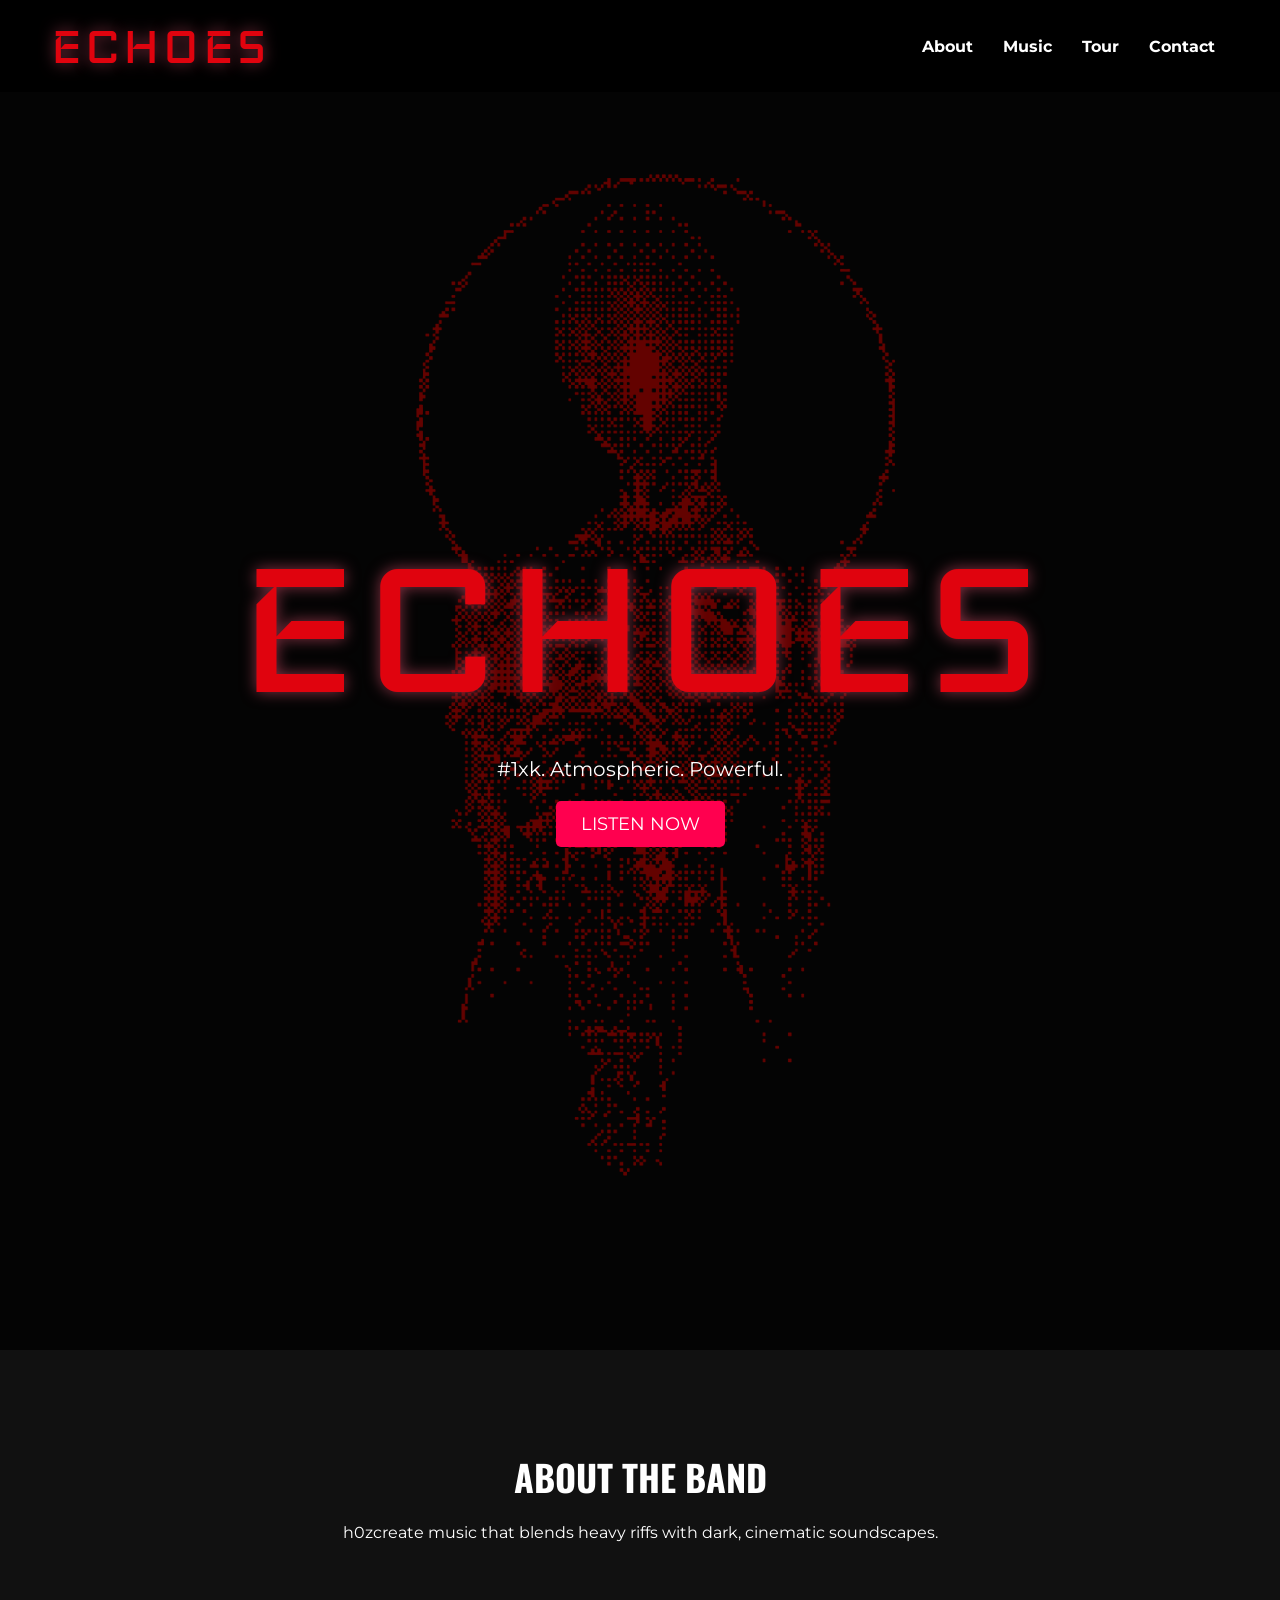
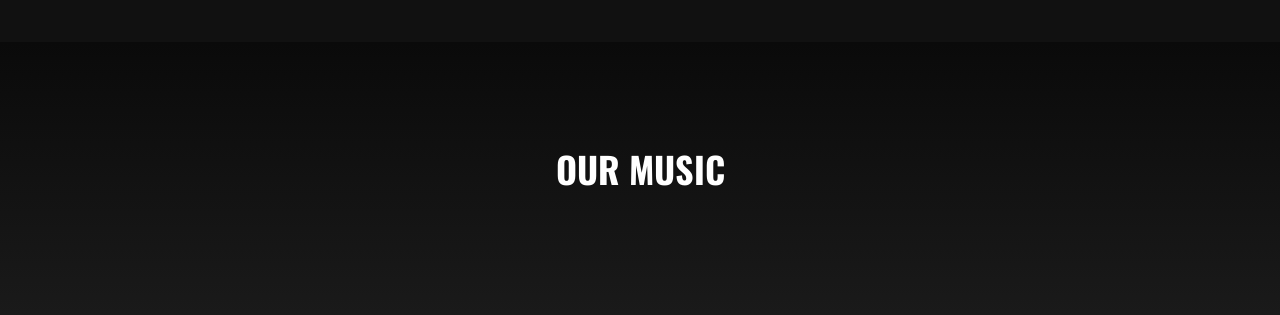
==== index.html @ b8fb62e5 "First commit First date: 14-04-2025" ====
<!DOCTYPE html>
<html lang="en">
<head>
    <meta charset="UTF-8">
    <meta name="viewport" content="width=device-width, initial-scale=1.0">
    <title>ECHOES | Official Website</title>
    <link rel="stylesheet" href="style.css">
    <script defer src="script.js"></script>
    <link rel="stylesheet" href="https://cdnjs.cloudflare.com/ajax/libs/font-awesome/6.4.2/css/all.min.css">
    <link rel="preconnect" href="https://fonts.googleapis.com">
    <link rel="preconnect" href="https://fonts.gstatic.com" crossorigin>
    <link href="https://fonts.googleapis.com/css2?family=Iceland&display=swap" rel="stylesheet">
</head>
<body>
    <header>
        <div class="logo">ECHOES</div>
        <nav>
            <ul>
                <li><a href="#about">About</a></li>
                <li><a href="#music">Music</a></li>
                <li><a href="#tour">Tour</a></li>
                <li><a href="#contact">Contact</a></li>
            </ul>
        </nav>
    </header>

    <section id="hero">
        <div class="hero-content">
            <h1>ECHOES</h1>
            <p id="glitch-text-hero">Dark. Atmospheric. Powerful.</p>
            <a href="#music" class="btn">Listen Now</a>
        </div>
    </section>

    <section id="about">
        <h2>About the Band</h2>
        <p id="glitch-text-about">We create music that blends heavy riffs with dark, cinematic soundscapes.</p>
    </section>

    <section id="music">
        <h2>Our Music</h2>
    </section>

</body>
</html>
---- style.css ----
/* Import Google Fonts */
@import url('https://fonts.googleapis.com/css2?family=Montserrat:wght@300;700&family=Oswald:wght@400;700&display=swap');
.iceland-regular {
    font-family: "Iceland", sans-serif;
    font-weight: 400;
    font-style: normal;
  }


/* Global Styles */
* {
    margin: 0;
    padding: 0;
    box-sizing: border-box;
    font-family: 'Montserrat', sans-serif;
    scroll-behavior: smooth;
}

body {
    background: #0a0a0a;
    color: #fff;
    text-align: center;
}

/* Header (Navigation) */
header {
    display: flex;
    justify-content: space-between;
    align-items: center;
    padding: 15px 50px;
    background: rgba(0, 0, 0, 0.9);
    position: fixed;
    width: 100%;
    top: 0;
    z-index: 1000;
}

.logo {
    font-family: "Iceland", sans-serif;
    font-style: normal;
    font-weight: 400;
    text-transform: uppercase;
    font-size: 5vw;
    letter-spacing: 2px;
    text-transform: uppercase;
    color: #e0030e;
    text-shadow: 0 0 15px rgba(167, 63, 85, 0.8);
    animation: fadeIn 1.5s ease-in-out;
}

nav ul {
    list-style: none;
    display: flex;
}

nav ul li {
    margin: 0 15px;
}

nav ul li a {
    color: #fff;
    text-decoration: none;
    font-weight: 700;
    transition: color 0.3s ease;
}

nav ul li a:hover {
    color: #ff004f;
}

/* Hero Section */
#hero {
    height: 150vh;
    display: flex;
    align-items: center;
    justify-content: center;
    text-align: center;
    background: url('imagenes para proyectos/101.png') no-repeat center center/cover;
    position: relative;
    overflow: hidden;
}

#hero::before {
    content: "";
    position: absolute;
    top: 0;
    left: 0;
    width: 100%;
    height: 100%;
    background: rgba(0, 0, 0, 0.6);
}

.hero-content {
    position: relative;
    z-index: 10;
}

.hero-content h1 {
    font-size: 250px;
    font-family: "Iceland", sans-serif;
    font-weight: 400;
    font-style: normal;
    text-transform: uppercase;
    color: #e0030e;
    text-shadow: 0 0 15px rgba(167, 63, 85, 0.8);
    animation: fadeIn 1.5s ease-in-out;
}

.hero-content p {
    font-size: 20px;
    margin-top: 10px;
    color: #fff;
}

.btn {
    display: inline-block;
    margin-top: 20px;
    padding: 12px 25px;
    font-size: 18px;
    color: #fff;
    background: #ff004f;
    border: none;
    cursor: pointer;
    text-transform: uppercase;
    text-decoration: none;
    border-radius: 5px;
    transition: 0.3s ease-in-out;
}

.btn:hover {
    background: #c4003b;
    box-shadow: 0 0 10px #ff004f, 0 0 40px #ff004f;
}

/* Sections */
section {
    padding: 100px 50px;
    text-align: center;
}

h2 {
    font-size: 36px;
    font-family: 'Oswald', sans-serif;
    text-transform: uppercase;
    margin-bottom: 20px;
}

/* About Section */
#about {
    background: #111;
}

/* Music Section */
#music {
    background: linear-gradient(180deg, #0a0a0a, #1a1a1a);
}

#music iframe {
    margin-top: 20px;
    border-radius: 10px;
    box-shadow: 0 0 15px rgba(255, 0, 79, 0.7);
}

/* Tour Section */
#tour {
    background: #000;
}

.tour-dates {
    display: flex;
    justify-content: center;
    gap: 20px;
    flex-wrap: wrap;
}

.tour-card {
    background: #111;
    padding: 15px;
    border-radius: 8px;
    transition: transform 0.3s ease, box-shadow 0.3s ease;
}

.tour-card:hover {
    transform: translateY(-5px);
    box-shadow: 0 0 15px rgba(255, 0, 79, 0.8);
}

/* Contact Section */
#contact {
    background: #111;
}

.social-icons {
    margin-top: 20px;
}

.social-icons a {
    color: #fff;
    font-size: 24px;
    margin: 0 10px;
    transition: 0.3s ease-in-out;
}

.social-icons a:hover {
    color: #ff004f;
    text-shadow: 0 0 15px #ff004f;
}

/* Footer */
footer {
    padding: 20px;
    background: #000;
    font-size: 14px;
}

/* Animations */
@keyframes fadeIn {
    from {
        opacity: 0;
        transform: translateY(-20px);
    }
    to {
        opacity: 1;
        transform: translateY(0);
    }
}

/* Responsive */
@media (max-width: 768px) {
    header {
        flex-direction: column;
        padding: 10px;
    }

    nav ul {
        flex-direction: column;
        text-align: center;
    }

    #hero h1 {
        font-size: 36px;
    }
}
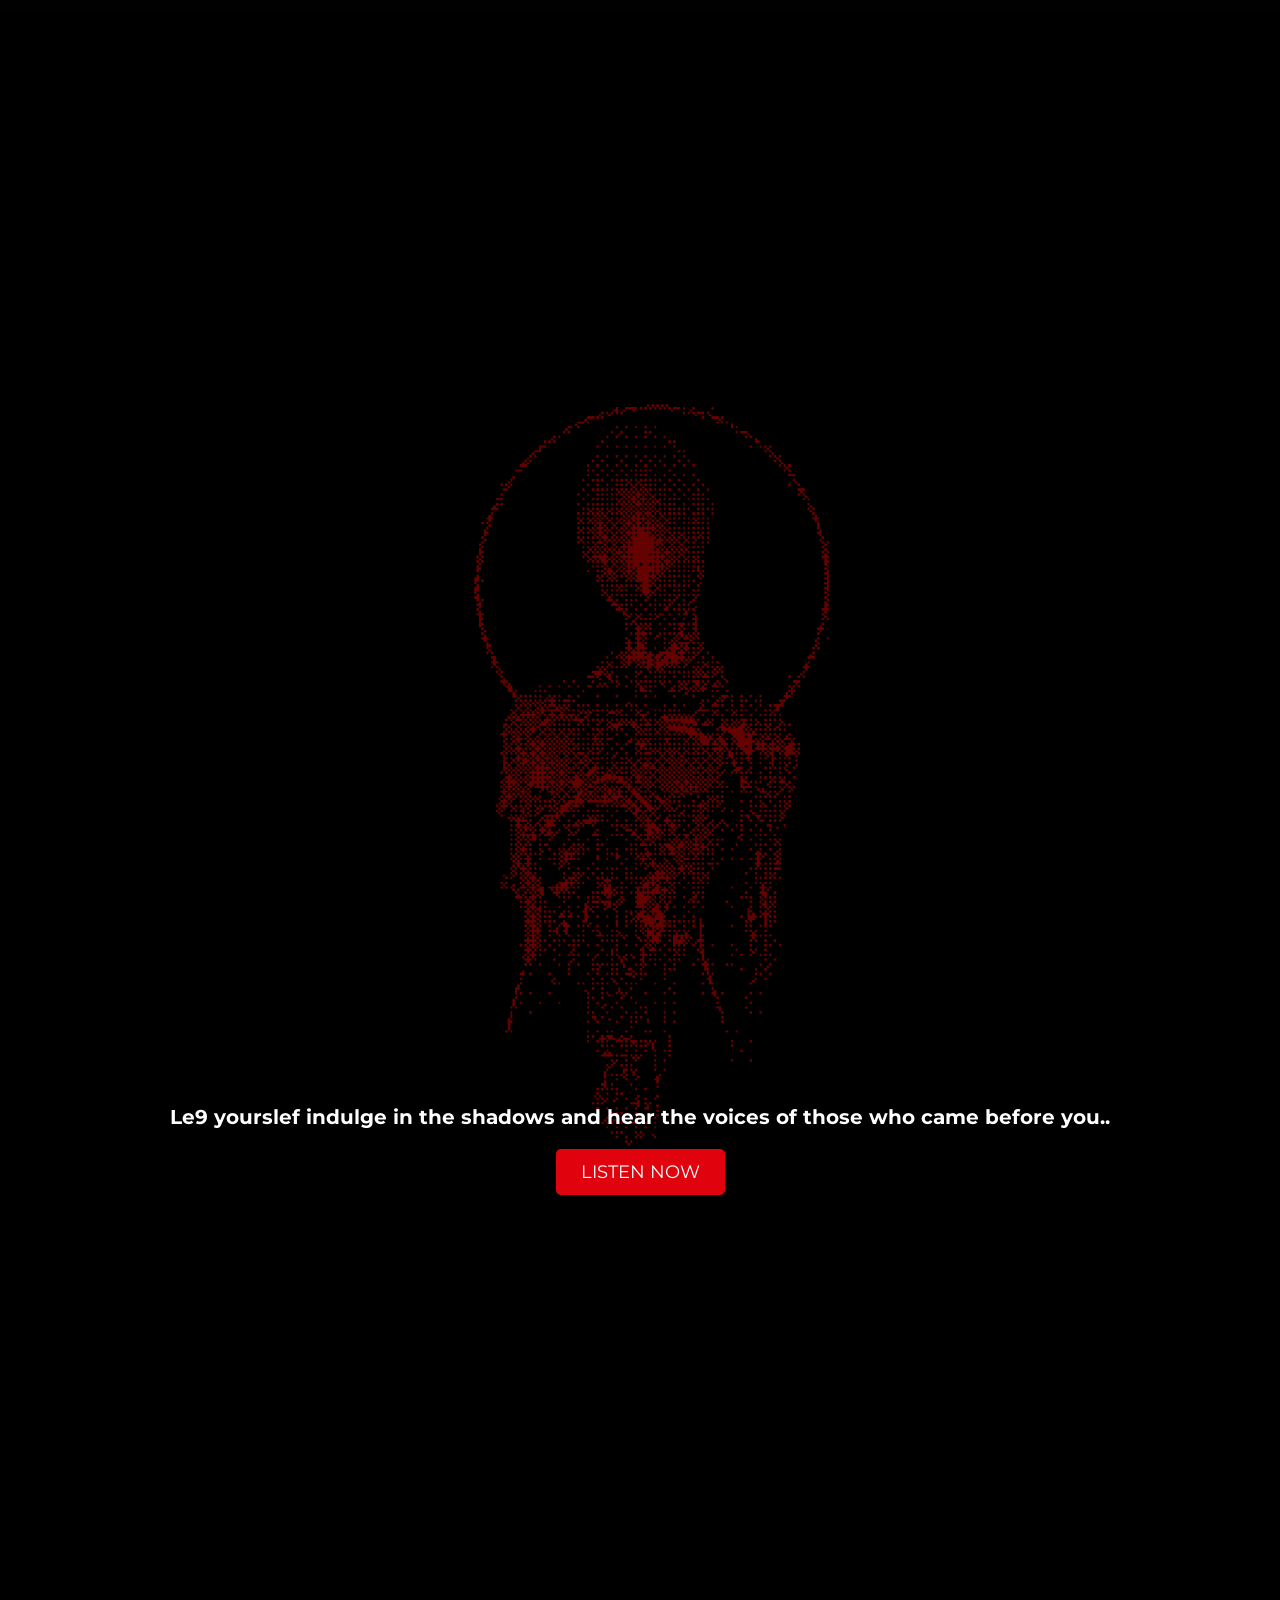
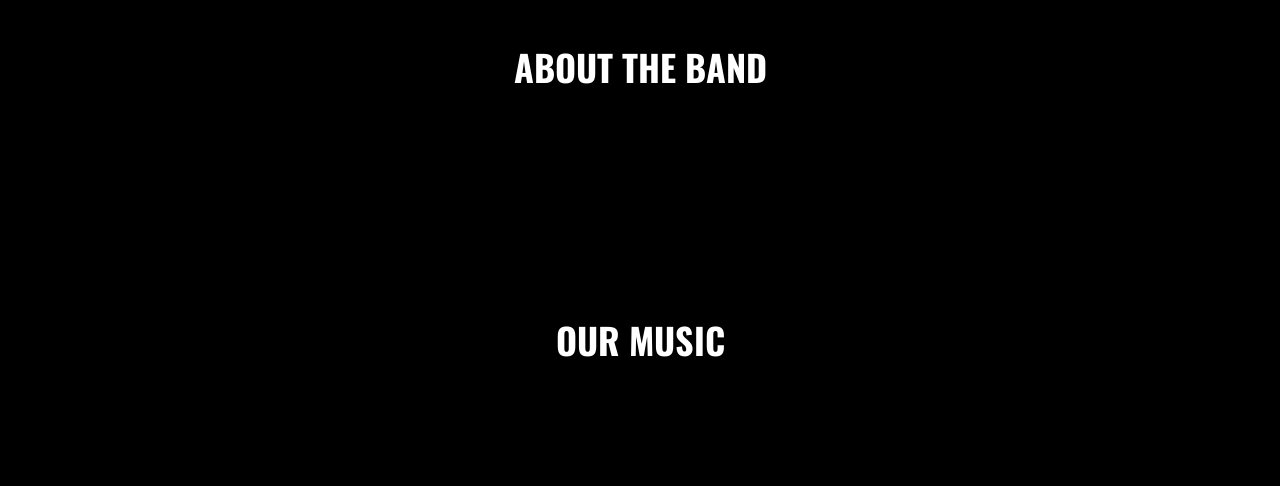
==== commit 29196d41: "initial commit" ====
--- a/index.html
+++ b/index.html
@@ -1,5 +1,6 @@
 <!DOCTYPE html>
 <html lang="en">
+<meta charset="UTF-8">
 <head>
     <meta charset="UTF-8">
     <meta name="viewport" content="width=device-width, initial-scale=1.0">
@@ -16,25 +17,47 @@
         <div class="logo">ECHOES</div>
         <nav>
             <ul>
-                <li><a href="#about">About</a></li>
-                <li><a href="#music">Music</a></li>
-                <li><a href="#tour">Tour</a></li>
-                <li><a href="#contact">Contact</a></li>
+                <li><a href="about_us.html">About us</a></li>
+                <li><a href="music.html">Music</a></li>
+                <li><a href="tour.html">Tour</a></li>
+                <li><a href="contact.html">Contact</a></li>
             </ul>
         </nav>
     </header>
+    <script>
+        document.addEventListener("DOMContentLoaded", function () {
+            let header = document.querySelector("header");
+    
+            // Ensure header starts hidden
+            header.style.opacity = "0";
+            header.style.top = "-200px"; // Move it off-screen
+    
+            window.addEventListener("scroll", function () {
+                if (window.scrollY > 100) { // Show header after scrolling 50px
+                    header.style.opacity = "1";
+                    header.style.top = "0";
+                } else {
+                    header.style.opacity = "0";
+                    header.style.top = "-200px"; // Keep it off-screen when at top
+                }
+            });
+        });
+    </script>
 
-    <section id="hero">
+   <section id="hero">
         <div class="hero-content">
-            <h1>ECHOES</h1>
-            <p id="glitch-text-hero">Dark. Atmospheric. Powerful.</p>
-            <a href="#music" class="btn">Listen Now</a>
+            <p id="glitch-text" class="scramble_scramble__OQYyA"> 
+                <span aria-hidden="true" class="scramble_glitch__UNrqu"> Let yourslef indulge in the shadows and hear the voices of those who came before you.. </span>
+            </p>
+            <br>
+            <button class="btn"><a href="https://open.spotify.com">Listen now </a></button>
         </div>
     </section>
 
+
     <section id="about">
         <h2>About the Band</h2>
-        <p id="glitch-text-about">We create music that blends heavy riffs with dark, cinematic soundscapes.</p>
+       
     </section>
 
     <section id="music">
--- a/style.css
+++ b/style.css
@@ -21,6 +21,8 @@
     color: #fff;
     text-align: center;
 }
+
+
 
 /* Header (Navigation) */
 header {
@@ -33,6 +35,8 @@
     width: 100%;
     top: 0;
     z-index: 1000;
+    transition: top 0.5s ease-in-out, opacity 0.6s ease-in-out;
+    opacity: 0;
 }
 
 .logo {
@@ -45,8 +49,8 @@
     text-transform: uppercase;
     color: #e0030e;
     text-shadow: 0 0 15px rgba(167, 63, 85, 0.8);
-    animation: fadeIn 1.5s ease-in-out;
-}
+}
+
 
 nav ul {
     list-style: none;
@@ -61,24 +65,41 @@
     color: #fff;
     text-decoration: none;
     font-weight: 700;
-    transition: color 0.3s ease;
+    transition: color 0.6s ease;
 }
 
 nav ul li a:hover {
     color: #ff004f;
 }
+/*Background*/
+body {
+    background-image: url('imagenes para proyectos/104.jpg');
+    background-size: cover;
+    background-position: center;
+    background-repeat: no-repeat;
+}
+
+
 
 /* Hero Section */
 #hero {
-    height: 150vh;
+    height: 170vh;
     display: flex;
     align-items: center;
     justify-content: center;
     text-align: center;
+    margin-top: 10px;
     background: url('imagenes para proyectos/101.png') no-repeat center center/cover;
     position: relative;
     overflow: hidden;
-}
+    background-image: url('imagenes para proyectos/101.png');
+    background-repeat: no-repeat;
+    background-position: center;
+    background-size: 1000px;
+    background-color: #000;
+   
+  }
+
 
 #hero::before {
     content: "";
@@ -108,7 +129,7 @@
 
 .hero-content p {
     font-size: 20px;
-    margin-top: 10px;
+    margin-top: 750px;
     color: #fff;
 }
 
@@ -118,13 +139,18 @@
     padding: 12px 25px;
     font-size: 18px;
     color: #fff;
-    background: #ff004f;
+    background: #e0030e;
     border: none;
     cursor: pointer;
     text-transform: uppercase;
     text-decoration: none;
     border-radius: 5px;
     transition: 0.3s ease-in-out;
+}
+
+.btn a {
+    text-decoration: none;
+    color: inherit;
 }
 
 .btn:hover {
@@ -147,12 +173,74 @@
 
 /* About Section */
 #about {
-    background: #111;
+    background: #11111100;
+    text-align: right;
+    display: flex;
+    flex-wrap: wrap;
+    justify-content: center;
+    align-items: center;
+}
+
+#about img{
+    width: 100%;
+    max-width: 1200px;
+    height: auto;
+    display: flex;
+    margin-top: 20px;
+}
+
+.text {
+    flex: 1;
+}
+
+.about-h2{
+    text-align: center;
+}
+
+.description {
+    margin-left: 20px;
+    text-align: left;
+    line-height: 1.5;
+}   
+
+@media screen and (max-width: 768px) {
+    #about {
+        flex-direction: column;
+        text-align: center;
+    }
+
+    #about img {
+        max-width: 90%;
+    }
+
+    .description {
+        margin-left: 0;
+        text-align: center;
+    }
+}
+
+#album {
+    background: #11111100;
+    display: flex;
+    align-items: center;
+}
+
+#album img{
+    width: 100%;
+    max-width: 500px;
 }
 
 /* Music Section */
 #music {
-    background: linear-gradient(180deg, #0a0a0a, #1a1a1a);
+    background: linear-gradient(180deg, #0a0a0a00, #1a1a1a00);
+}
+
+.music-h3 {
+     font-family: "Iceland", sans-serif;
+    font-style: normal;
+    font-size: 150px;
+    color: #ffffff;
+    text-shadow: 0 0 15px rgba(50, 27, 32, 0.8);
 }
 
 #music iframe {
@@ -240,4 +328,27 @@
     #hero h1 {
         font-size: 36px;
     }
-}+}
+
+
+/* Glitch effect */
+.scramble_scramble__OQYyA {
+    position: relative;
+    font-size: 1.5rem;
+    font-weight: bold;
+    color: var(--theme-contrast, white);
+    display: inline-block;
+}
+
+.scramble_scramble__OQYyA .scramble_semantic__Il2VI {
+    position: absolute;
+    inset: 0;
+    color: transparent;
+    -webkit-user-select: none;
+    -moz-user-select: none;
+    user-select: none;
+}
+
+.scramble_scramble__OQYyA .scramble_glitch__UNrqu {
+    display: inline-block;
+}
